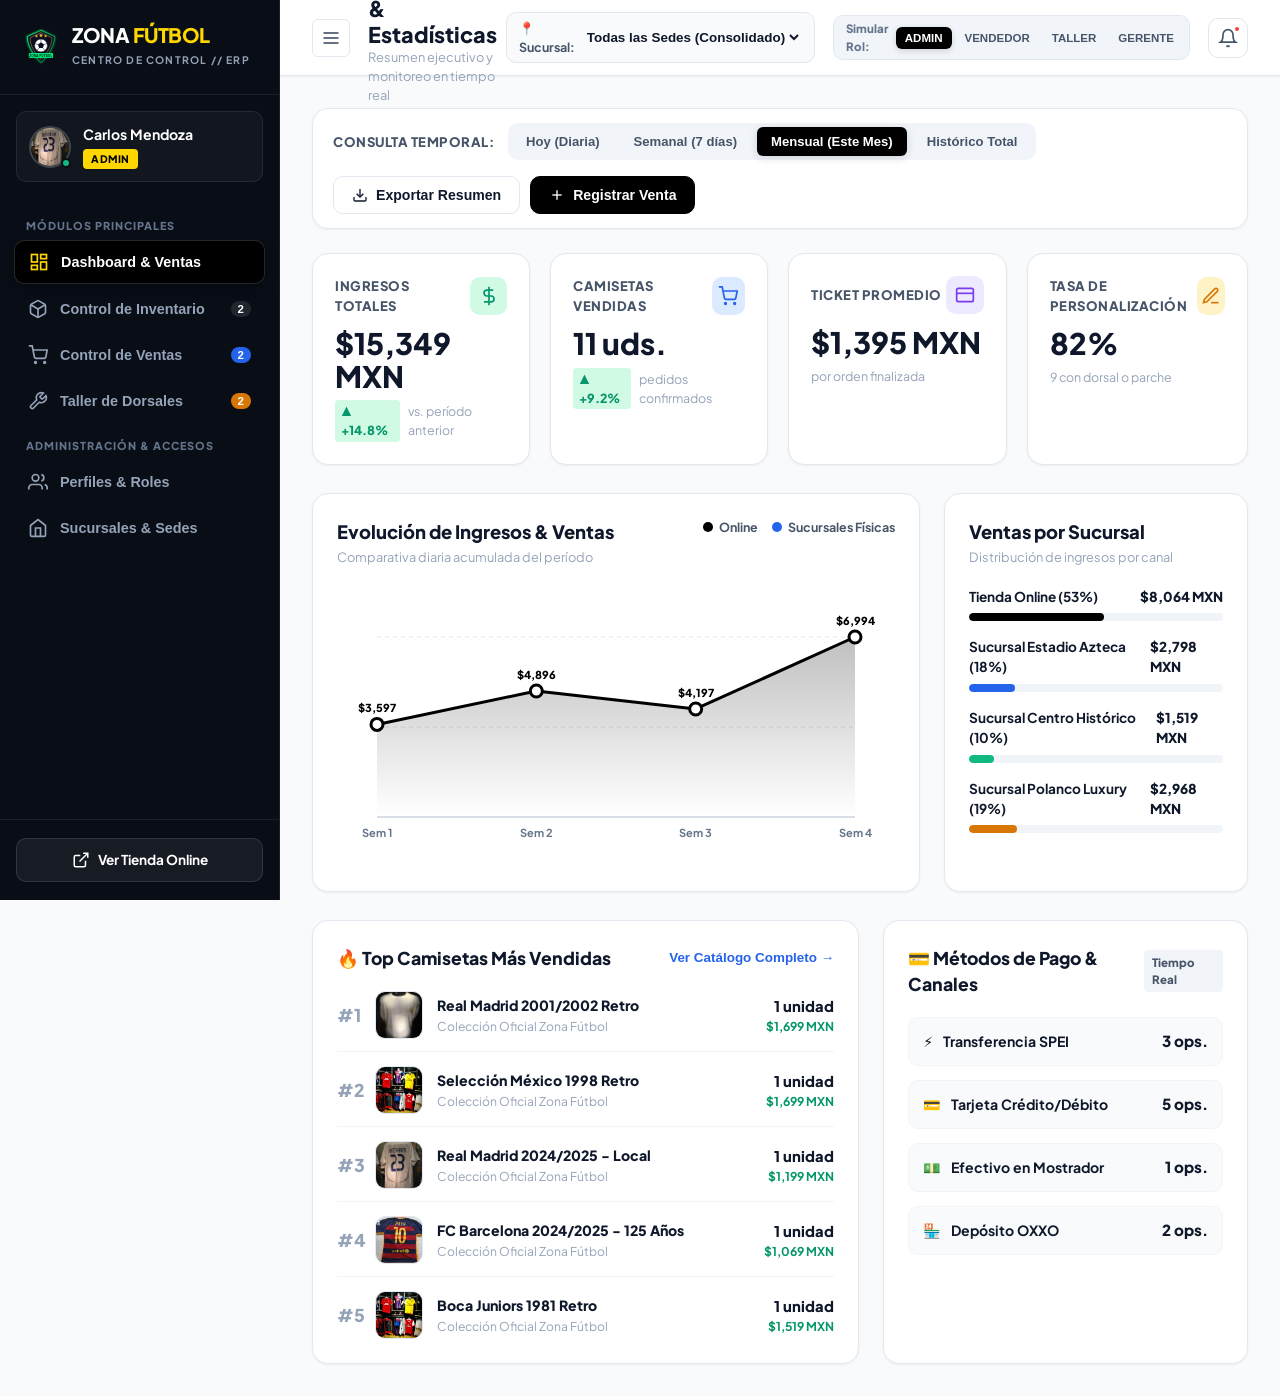
==== admin.html @ 1f4a66f1 "feat(admin): implement complete admin dashboard with inventory, sales control, multi-branch analytic" ====
<!DOCTYPE html>
<html lang="es">
<head>
    <meta charset="UTF-8">
    <meta name="viewport" content="width=device-width, initial-scale=1.0">
    <title>Panel Administrativo // ZONA FÚTBOL</title>
    <link rel="icon" type="image/svg+xml" href="logo_zona_futbol.svg">
    <link rel="stylesheet" href="admin.css">
    <link rel="preconnect" href="https://fonts.googleapis.com">
    <link rel="preconnect" href="https://fonts.gstatic.com" crossorigin>
    <link href="https://fonts.googleapis.com/css2?family=Plus+Jakarta+Sans:wght@400;500;600;700;800;900&family=Cabinet+Grotesk:wght@800;900&family=Bebas+Neue&display=swap" rel="stylesheet">
</head>
<body class="admin-body">

    <!-- Notificaciones Flotantes (Toasts) -->
    <div id="admin-toast-container" class="admin-toast-container"></div>

    <div class="admin-layout">

        <!-- =================================================================== -->
        <!-- SIDEBAR DE NAVEGACIÓN PRINCIPAL -->
        <!-- =================================================================== -->
        <aside class="admin-sidebar" id="admin-sidebar">
            <div class="sidebar-brand-box">
                <a href="admin.html" class="sidebar-brand">
                    <img src="logo_zona_futbol.svg" alt="Zona Fútbol" class="sidebar-logo">
                    <div class="sidebar-brand-text">
                        <h2>ZONA <span>FÚTBOL</span></h2>
                        <span class="sidebar-subtag">CENTRO DE CONTROL // ERP</span>
                    </div>
                </a>
            </div>

            <!-- Perfil Activo Compacto en Sidebar -->
            <div class="sidebar-user-card" id="sidebar-user-card" onclick="switchTab('usuarios')" title="Click para cambiar rol o ver perfil">
                <div class="user-avatar-wrap">
                    <img id="sb-user-avatar" src="imagenes/camisetas/real-madrid.jpg" alt="Avatar">
                    <span class="user-status-dot online"></span>
                </div>
                <div class="user-meta">
                    <h4 id="sb-user-name">Carlos Mendoza</h4>
                    <span class="badge-role" id="sb-user-role">ADMINISTRADOR</span>
                </div>
            </div>

            <!-- Menú de Módulos -->
            <nav class="sidebar-nav">
                <div class="nav-section-label">MÓDULOS PRINCIPALES</div>
                <ul class="nav-links">
                    <li>
                        <button class="nav-item active" data-tab="dashboard" onclick="switchTab('dashboard')">
                            <svg width="20" height="20" viewBox="0 0 24 24" fill="none" stroke="currentColor" stroke-width="2">
                                <rect x="3" y="3" width="7" height="9"></rect>
                                <rect x="14" y="3" width="7" height="5"></rect>
                                <rect x="14" y="12" width="7" height="9"></rect>
                                <rect x="3" y="16" width="7" height="5"></rect>
                            </svg>
                            <span>Dashboard & Ventas</span>
                        </button>
                    </li>
                    <li>
                        <button class="nav-item" data-tab="inventario" onclick="switchTab('inventario')">
                            <svg width="20" height="20" viewBox="0 0 24 24" fill="none" stroke="currentColor" stroke-width="2">
                                <path d="M21 16V8a2 2 0 0 0-1-1.73l-7-4a2 2 0 0 0-2 0l-7 4A2 2 0 0 0 3 8v8a2 2 0 0 0 1 1.73l7 4a2 2 0 0 0 2 0l7-4A2 2 0 0 0 21 16z"></path>
                                <polyline points="3.27 6.96 12 12.01 20.73 6.96"></polyline>
                                <line x1="12" y1="22.08" x2="12" y2="12"></line>
                            </svg>
                            <span>Control de Inventario</span>
                            <span class="pill-count" id="sb-low-stock-count">0</span>
                        </button>
                    </li>
                    <li>
                        <button class="nav-item" data-tab="ventas" onclick="switchTab('ventas')">
                            <svg width="20" height="20" viewBox="0 0 24 24" fill="none" stroke="currentColor" stroke-width="2">
                                <circle cx="9" cy="21" r="1"></circle>
                                <circle cx="20" cy="21" r="1"></circle>
                                <path d="M1 1h4l2.68 13.39a2 2 0 0 0 2 1.61h9.72a2 2 0 0 0 2-1.61L23 6H6"></path>
                            </svg>
                            <span>Control de Ventas</span>
                            <span class="pill-count accent" id="sb-pending-orders-count">0</span>
                        </button>
                    </li>
                    <li>
                        <button class="nav-item" data-tab="taller" onclick="switchTab('taller')">
                            <svg width="20" height="20" viewBox="0 0 24 24" fill="none" stroke="currentColor" stroke-width="2">
                                <path d="M14.7 6.3a1 1 0 0 0 0 1.4l1.6 1.6a1 1 0 0 0 1.4 0l3.77-3.77a6 6 0 0 1-7.94 7.94l-6.91 6.91a2.12 2.12 0 0 1-3-3l6.91-6.91a6 6 0 0 1 7.94-7.94l-3.76 3.76z"></path>
                            </svg>
                            <span>Taller de Dorsales</span>
                            <span class="pill-count warning" id="sb-custom-orders-count">0</span>
                        </button>
                    </li>
                </ul>

                <div class="nav-section-label">ADMINISTRACIÓN & ACCESOS</div>
                <ul class="nav-links">
                    <li>
                        <button class="nav-item" data-tab="usuarios" onclick="switchTab('usuarios')">
                            <svg width="20" height="20" viewBox="0 0 24 24" fill="none" stroke="currentColor" stroke-width="2">
                                <path d="M17 21v-2a4 4 0 0 0-4-4H5a4 4 0 0 0-4 4v2"></path>
                                <circle cx="9" cy="7" r="4"></circle>
                                <path d="M23 21v-2a4 4 0 0 0-3-3.87"></path>
                                <path d="M16 3.13a4 4 0 0 1 0 7.75"></path>
                            </svg>
                            <span>Perfiles & Roles</span>
                        </button>
                    </li>
                    <li>
                        <button class="nav-item" data-tab="sucursales" onclick="switchTab('sucursales')">
                            <svg width="20" height="20" viewBox="0 0 24 24" fill="none" stroke="currentColor" stroke-width="2">
                                <path d="M3 9l9-7 9 7v11a2 2 0 0 1-2 2H5a2 2 0 0 1-2-2z"></path>
                                <polyline points="9 22 9 12 15 12 15 22"></polyline>
                            </svg>
                            <span>Sucursales & Sedes</span>
                        </button>
                    </li>
                </ul>
            </nav>

            <div class="sidebar-footer">
                <a href="index.html" class="btn-sidebar-store" target="_blank" title="Abrir tienda pública">
                    <svg width="18" height="18" viewBox="0 0 24 24" fill="none" stroke="currentColor" stroke-width="2">
                        <path d="M18 13v6a2 2 0 0 1-2 2H5a2 2 0 0 1-2-2V8a2 2 0 0 1 2-2h6"></path>
                        <polyline points="15 3 21 3 21 9"></polyline>
                        <line x1="10" y1="14" x2="21" y2="3"></line>
                    </svg>
                    <span>Ver Tienda Online</span>
                </a>
            </div>
        </aside>

        <!-- =================================================================== -->
        <!-- ÁREA PRINCIPAL DE CONTENIDO -->
        <!-- =================================================================== -->
        <div class="admin-main">

            <!-- BARRA SUPERIOR DE CONTROL -->
            <header class="admin-topbar">
                <div class="topbar-left">
                    <button class="sidebar-toggle-btn" onclick="toggleSidebar()" title="Colapsar menú">
                        <svg width="20" height="20" viewBox="0 0 24 24" fill="none" stroke="currentColor" stroke-width="2">
                            <line x1="3" y1="12" x2="21" y2="12"></line>
                            <line x1="3" y1="6" x2="21" y2="6"></line>
                            <line x1="3" y1="18" x2="21" y2="18"></line>
                        </svg>
                    </button>
                    <div class="topbar-title-block">
                        <h1 id="topbar-view-title">Dashboard & Estadísticas</h1>
                        <p id="topbar-view-subtitle">Resumen ejecutivo y monitoreo en tiempo real</p>
                    </div>
                </div>

                <div class="topbar-right">
                    <!-- Selector Rápido de Sucursal / Canal -->
                    <div class="topbar-filter-branch">
                        <label for="global-branch-select">📍 Sucursal:</label>
                        <select id="global-branch-select" class="admin-select-sm" onchange="onGlobalBranchChange(this.value)">
                            <option value="todas">Todas las Sedes (Consolidado)</option>
                            <option value="online">Tienda Online (Web & Envíos)</option>
                            <option value="estadio">Sucursal Estadio Azteca</option>
                            <option value="centro">Sucursal Centro Histórico</option>
                            <option value="polanco">Sucursal Polanco Luxury</option>
                        </select>
                    </div>

                    <!-- Selector Rápido de Rol Activo para Pruebas / Demostración -->
                    <div class="role-quick-switcher" title="Cambiar usuario o rol activo">
                        <span class="role-switch-label">Simular Rol:</span>
                        <div class="role-buttons-pill">
                            <button type="button" class="role-pill-btn active" data-role="ADMIN" onclick="changeActiveUserRole('ADMIN')">ADMIN</button>
                            <button type="button" class="role-pill-btn" data-role="VENDEDOR" onclick="changeActiveUserRole('VENDEDOR')">VENDEDOR</button>
                            <button type="button" class="role-pill-btn" data-role="TALLER" onclick="changeActiveUserRole('TALLER')">TALLER</button>
                            <button type="button" class="role-pill-btn" data-role="GERENTE" onclick="changeActiveUserRole('GERENTE')">GERENTE</button>
                        </div>
                    </div>

                    <!-- Botón de Notificaciones -->
                    <button class="topbar-icon-btn" onclick="showToast('No hay alertas críticas en el sistema. Inventario estable.')" title="Alertas del sistema">
                        <svg width="20" height="20" viewBox="0 0 24 24" fill="none" stroke="currentColor" stroke-width="2">
                            <path d="M18 8A6 6 0 0 0 6 8c0 7-3 9-3 9h18s-3-2-3-9"></path>
                            <path d="M13.73 21a2 2 0 0 1-3.46 0"></path>
                        </svg>
                        <span class="topbar-badge-dot"></span>
                    </button>
                </div>
            </header>

            <!-- CONTENIDO DE LAS PESTAÑAS (VISTAS) -->
            <div class="admin-content-area">

                <!-- ======================================================= -->
                <!-- PESTAÑA 1: DASHBOARD & ESTADÍSTICAS                     -->
                <!-- ======================================================= -->
                <section id="view-dashboard" class="admin-view active">
                    
                    <!-- BARRA DE CONSULTA & FILTROS (Día, Semana, Mes, Sucursal) -->
                    <div class="analytics-filter-toolbar">
                        <div class="filter-group-left">
                            <span class="toolbar-label">Consulta Temporal:</span>
                            <div class="period-pills-group" id="analytics-period-pills">
                                <button type="button" class="period-pill" data-period="diaria" onclick="setAnalyticsPeriod('diaria')">Hoy (Diaria)</button>
                                <button type="button" class="period-pill" data-period="semanal" onclick="setAnalyticsPeriod('semanal')">Semanal (7 días)</button>
                                <button type="button" class="period-pill active" data-period="mensual" onclick="setAnalyticsPeriod('mensual')">Mensual (Este Mes)</button>
                                <button type="button" class="period-pill" data-period="historica" onclick="setAnalyticsPeriod('historica')">Histórico Total</button>
                            </div>
                        </div>
                        <div class="filter-group-right">
                            <button class="btn btn-secondary-admin" onclick="exportAnalyticsReport()">
                                <svg width="16" height="16" viewBox="0 0 24 24" fill="none" stroke="currentColor" stroke-width="2">
                                    <path d="M21 15v4a2 2 0 0 1-2 2H5a2 2 0 0 1-2-2v-4"></path>
                                    <polyline points="7 10 12 15 17 10"></polyline>
                                    <line x1="12" y1="15" x2="12" y2="3"></line>
                                </svg>
                                Exportar Resumen
                            </button>
                            <button class="btn btn-primary-admin" onclick="openNewSaleModal()">
                                <svg width="16" height="16" viewBox="0 0 24 24" fill="none" stroke="currentColor" stroke-width="2">
                                    <line x1="12" y1="5" x2="12" y2="19"></line>
                                    <line x1="5" y1="12" x2="19" y2="12"></line>
                                </svg>
                                Registrar Venta
                            </button>
                        </div>
                    </div>

                    <!-- TARJETAS KPI EJECUTIVAS -->
                    <div class="kpi-grid">
                        <div class="kpi-card">
                            <div class="kpi-header">
                                <span class="kpi-title">Ingresos Totales</span>
                                <div class="kpi-icon-badge green">
                                    <svg width="20" height="20" viewBox="0 0 24 24" fill="none" stroke="currentColor" stroke-width="2">
                                        <line x1="12" y1="1" x2="12" y2="23"></line>
                                        <path d="M17 5H9.5a3.5 3.5 0 0 0 0 7h5a3.5 3.5 0 0 1 0 7H6"></path>
                                    </svg>
                                </div>
                            </div>
                            <div class="kpi-value" id="kpi-total-revenue">$0 MXN</div>
                            <div class="kpi-footer">
                                <span class="kpi-trend positive" id="kpi-revenue-trend">▲ +14.8%</span>
                                <span class="kpi-subtext" id="kpi-period-subtext">vs. período anterior</span>
                            </div>
                        </div>

                        <div class="kpi-card">
                            <div class="kpi-header">
                                <span class="kpi-title">Camisetas Vendidas</span>
                                <div class="kpi-icon-badge blue">
                                    <svg width="20" height="20" viewBox="0 0 24 24" fill="none" stroke="currentColor" stroke-width="2">
                                        <circle cx="9" cy="21" r="1"></circle>
                                        <circle cx="20" cy="21" r="1"></circle>
                                        <path d="M1 1h4l2.68 13.39a2 2 0 0 0 2 1.61h9.72a2 2 0 0 0 2-1.61L23 6H6"></path>
                                    </svg>
                                </div>
                            </div>
                            <div class="kpi-value" id="kpi-total-orders">0 uds.</div>
                            <div class="kpi-footer">
                                <span class="kpi-trend positive" id="kpi-orders-trend">▲ +9.2%</span>
                                <span class="kpi-subtext">pedidos confirmados</span>
                            </div>
                        </div>

                        <div class="kpi-card">
                            <div class="kpi-header">
                                <span class="kpi-title">Ticket Promedio</span>
                                <div class="kpi-icon-badge purple">
                                    <svg width="20" height="20" viewBox="0 0 24 24" fill="none" stroke="currentColor" stroke-width="2">
                                        <rect x="2" y="4" width="20" height="16" rx="2"></rect>
                                        <line x1="2" y1="10" x2="22" y2="10"></line>
                                    </svg>
                                </div>
                            </div>
                            <div class="kpi-value" id="kpi-avg-ticket">$0 MXN</div>
                            <div class="kpi-footer">
                                <span class="kpi-subtext">por orden finalizada</span>
                            </div>
                        </div>

                        <div class="kpi-card">
                            <div class="kpi-header">
                                <span class="kpi-title">Tasa de Personalización</span>
                                <div class="kpi-icon-badge gold">
                                    <svg width="20" height="20" viewBox="0 0 24 24" fill="none" stroke="currentColor" stroke-width="2">
                                        <path d="M12 20h9"></path>
                                        <path d="M16.5 3.5a2.121 2.121 0 0 1 3 3L7 19l-4 1 1-4L16.5 3.5z"></path>
                                    </svg>
                                </div>
                            </div>
                            <div class="kpi-value" id="kpi-custom-rate">0%</div>
                            <div class="kpi-footer">
                                <span class="kpi-subtext" id="kpi-custom-detail">con dorsal o parche</span>
                            </div>
                        </div>
                    </div>

                    <!-- GRÁFICOS Y ANÁLISIS EN PROFUNDIDAD -->
                    <div class="dashboard-charts-grid">
                        
                        <!-- Gráfico Principal: Evolución de Ventas en el Tiempo -->
                        <div class="chart-card chart-main">
                            <div class="chart-card-header">
                                <div>
                                    <h3>Evolución de Ingresos & Ventas</h3>
                                    <p id="chart-timeline-subtitle">Comparativa diaria acumulada del período</p>
                                </div>
                                <div class="chart-legend">
                                    <span class="legend-item"><span class="legend-bullet online"></span> Online</span>
                                    <span class="legend-item"><span class="legend-bullet branches"></span> Sucursales Físicas</span>
                                </div>
                            </div>
                            <!-- Contenedor del Gráfico SVG Dinámico -->
                            <div class="svg-chart-container" id="sales-evolution-chart"></div>
                        </div>

                        <!-- Gráfico 2: Desglose por Sucursal -->
                        <div class="chart-card chart-side">
                            <div class="chart-card-header">
                                <div>
                                    <h3>Ventas por Sucursal</h3>
                                    <p>Distribución de ingresos por canal</p>
                                </div>
                            </div>
                            <div class="branch-breakdown-list" id="branch-breakdown-list"></div>
                        </div>
                    </div>

                    <!-- FILA INFERIOR: TOP CAMISETAS + COLA DE PEDIDOS RECIENTES -->
                    <div class="dashboard-tables-grid">
                        
                        <!-- Top 5 Camisetas Más Vendidas -->
                        <div class="content-card">
                            <div class="content-card-header">
                                <h3>🔥 Top Camisetas Más Vendidas</h3>
                                <button class="btn-link" onclick="switchTab('inventario')">Ver Catálogo Completo &rarr;</button>
                            </div>
                            <div class="top-products-list" id="top-products-list"></div>
                        </div>

                        <!-- Métodos de Pago y Desempeño Operativo -->
                        <div class="content-card">
                            <div class="content-card-header">
                                <h3>💳 Métodos de Pago & Canales</h3>
                                <span class="badge-subtle">Tiempo Real</span>
                            </div>
                            <div class="payment-methods-grid" id="payment-methods-breakdown"></div>
                        </div>
                    </div>

                </section>

                <!-- ======================================================= -->
                <!-- PESTAÑA 2: CONTROL DE INVENTARIO                        -->
                <!-- ======================================================= -->
                <section id="view-inventario" class="admin-view">
                    
                    <!-- Barra de Control de Inventario -->
                    <div class="section-action-bar">
                        <div class="search-filter-box">
                            <div class="search-input-wrap">
                                <svg width="18" height="18" viewBox="0 0 24 24" fill="none" stroke="currentColor" stroke-width="2">
                                    <circle cx="11" cy="11" r="8"></circle>
                                    <line x1="21" y1="21" x2="16.65" y2="16.65"></line>
                                </svg>
                                <input type="text" id="inventory-search-input" placeholder="Buscar por club, selección o modelo..." oninput="filterInventoryTable()">
                            </div>

                            <select id="inventory-category-filter" class="admin-select" onchange="filterInventoryTable()">
                                <option value="todas">Todas las Categorías</option>
                                <option value="retro">Históricas Retro</option>
                                <option value="nuevas">Temporada 24/25</option>
                                <option value="laliga">LaLiga</option>
                                <option value="premier">Premier League</option>
                                <option value="seriea">Serie A</option>
                                <option value="selecciones">Selecciones Nacionales</option>
                            </select>

                            <select id="inventory-stock-filter" class="admin-select" onchange="filterInventoryTable()">
                                <option value="todos">Todos los Estados</option>
                                <option value="bajo">⚠️ Stock Crítico (&le; 5 uds)</option>
                                <option value="agotado">🔴 Agotados (0 uds)</option>
                                <option value="ok">🟢 En Stock (&gt; 5 uds)</option>
                            </select>
                        </div>

                        <div class="action-buttons-group">
                            <button class="btn btn-secondary-admin" onclick="exportInventoryCSV()">
                                <svg width="16" height="16" viewBox="0 0 24 24" fill="none" stroke="currentColor" stroke-width="2">
                                    <path d="M21 15v4a2 2 0 0 1-2 2H5a2 2 0 0 1-2-2v-4"></path>
                                    <polyline points="7 10 12 15 17 10"></polyline>
                                    <line x1="12" y1="15" x2="12" y2="3"></line>
                                </svg>
                                Exportar CSV
                            </button>
                            <button class="btn btn-primary-admin" onclick="openNewProductModal()">
                                <svg width="16" height="16" viewBox="0 0 24 24" fill="none" stroke="currentColor" stroke-width="2">
                                    <line x1="12" y1="5" x2="12" y2="19"></line>
                                    <line x1="5" y1="12" x2="19" y2="12"></line>
                                </svg>
                                Agregar Nueva Camiseta
                            </button>
                        </div>
                    </div>

                    <!-- Resumen Métrico de Stock -->
                    <div class="inventory-stats-strip">
                        <div class="strip-item">
                            <span class="strip-label">Modelos Registrados:</span>
                            <strong id="inv-total-models">12</strong>
                        </div>
                        <div class="strip-item">
                            <span class="strip-label">Piezas Físicas Totales:</span>
                            <strong id="inv-total-units">184</strong>
                        </div>
                        <div class="strip-item warning">
                            <span class="strip-label">En Alerta de Reorden:</span>
                            <strong id="inv-low-models">3</strong>
                        </div>
                        <div class="strip-item danger">
                            <span class="strip-label">Agotados:</span>
                            <strong id="inv-out-models">1</strong>
                        </div>
                        <div class="strip-item">
                            <span class="strip-label">Valor del Inventario:</span>
                            <strong id="inv-total-value">$218,416 MXN</strong>
                        </div>
                    </div>

                    <!-- TABLA DE INVENTARIO DETALLADA POR TALLAS -->
                    <div class="admin-table-container">
                        <table class="admin-data-table">
                            <thead>
                                <tr>
                                    <th>Camiseta</th>
                                    <th>Categoría / Era</th>
                                    <th>Precio Venta</th>
                                    <th class="center-col">Talla S</th>
                                    <th class="center-col">Talla M</th>
                                    <th class="center-col">Talla L</th>
                                    <th class="center-col">Talla XL</th>
                                    <th class="center-col">Talla XXL</th>
                                    <th class="center-col">Stock Total</th>
                                    <th>Estado</th>
                                    <th class="right-col">Acciones</th>
                                </tr>
                            </thead>
                            <tbody id="inventory-table-body"></tbody>
                        </table>
                    </div>

                    <!-- SECCIÓN CONTROL DE INSUMOS DEL TALLER (Vinilos y Parches) -->
                    <div class="content-card" style="margin-top: 30px;">
                        <div class="content-card-header">
                            <div>
                                <h3>🧵 Insumos de Personalización & Parches</h3>
                                <p>Control de rollos de vinil termosellado y parches oficiales de manga</p>
                            </div>
                            <button class="btn btn-secondary-admin btn-sm" onclick="showToast('Insumos de taller reabastecidos con éxito.')">
                                + Reabastecer Insumos
                            </button>
                        </div>
                        <div class="supplies-grid" id="workshop-supplies-grid"></div>
                    </div>

                </section>

                <!-- ======================================================= -->
                <!-- PESTAÑA 3: CONTROL DE VENTAS                            -->
                <!-- ======================================================= -->
                <section id="view-ventas" class="admin-view">
                    
                    <!-- Barra de Filtros de Ventas -->
                    <div class="section-action-bar">
                        <div class="search-filter-box">
                            <div class="search-input-wrap">
                                <svg width="18" height="18" viewBox="0 0 24 24" fill="none" stroke="currentColor" stroke-width="2">
                                    <circle cx="11" cy="11" r="8"></circle>
                                    <line x1="21" y1="21" x2="16.65" y2="16.65"></line>
                                </svg>
                                <input type="text" id="sales-search-input" placeholder="Buscar por Folio (#ZF), cliente, teléfono..." oninput="filterSalesTable()">
                            </div>

                            <select id="sales-status-filter" class="admin-select" onchange="filterSalesTable()">
                                <option value="todos">Todos los Estados</option>
                                <option value="Pendiente">🟡 Pendientes de Pago</option>
                                <option value="Pagado">🔵 Pagados / Confirmados</option>
                                <option value="En Taller">🟣 En Taller (Estampando)</option>
                                <option value="Enviado">🟠 Enviados (En Tránsito)</option>
                                <option value="Entregado">🟢 Entregados</option>
                                <option value="Cancelado">🔴 Cancelados</option>
                            </select>

                            <select id="sales-branch-filter" class="admin-select" onchange="filterSalesTable()">
                                <option value="todas">Todos los Canales</option>
                                <option value="Tienda Online">🌐 Tienda Online</option>
                                <option value="Sucursal Estadio Azteca">🏟️ Sucursal Estadio Azteca</option>
                                <option value="Sucursal Centro Histórico">🏛️ Sucursal Centro Histórico</option>
                                <option value="Sucursal Polanco Luxury">💎 Sucursal Polanco</option>
                            </select>
                        </div>

                        <div class="action-buttons-group">
                            <button class="btn btn-secondary-admin" onclick="exportSalesCSV()">
                                <svg width="16" height="16" viewBox="0 0 24 24" fill="none" stroke="currentColor" stroke-width="2">
                                    <path d="M21 15v4a2 2 0 0 1-2 2H5a2 2 0 0 1-2-2v-4"></path>
                                    <polyline points="7 10 12 15 17 10"></polyline>
                                    <line x1="12" y1="15" x2="12" y2="3"></line>
                                </svg>
                                Exportar Ventas
                            </button>
                            <button class="btn btn-primary-admin" onclick="openNewSaleModal()">
                                <svg width="16" height="16" viewBox="0 0 24 24" fill="none" stroke="currentColor" stroke-width="2">
                                    <line x1="12" y1="5" x2="12" y2="19"></line>
                                    <line x1="5" y1="12" x2="19" y2="12"></line>
                                </svg>
                                Registrar Venta Manual
                            </button>
                        </div>
                    </div>

                    <!-- TABLA MAESTRA DE VENTAS -->
                    <div class="admin-table-container">
                        <table class="admin-data-table">
                            <thead>
                                <tr>
                                    <th>Folio</th>
                                    <th>Fecha & Hora</th>
                                    <th>Cliente</th>
                                    <th>Canal / Sede</th>
                                    <th>Productos & Estampado</th>
                                    <th>Método Pago</th>
                                    <th>Total ($ MXN)</th>
                                    <th>Estatus Pedido</th>
                                    <th class="right-col">Acciones</th>
                                </tr>
                            </thead>
                            <tbody id="sales-table-body"></tbody>
                        </table>
                    </div>

                </section>

                <!-- ======================================================= -->
                <!-- PESTAÑA 4: TALLER DE DORSALES (COLA DE ESTAMPADO)       -->
                <!-- ======================================================= -->
                <section id="view-taller" class="admin-view">
                    <div class="workshop-intro-card">
                        <div class="workshop-intro-text">
                            <h2>🎽 Mesa de Trabajo & Termosellado</h2>
                            <p>Cola de producción en tiempo real para camisetas que requieren dorsal vinílico de alta densidad o parches oficiales.</p>
                        </div>
                        <div class="workshop-quick-actions">
                            <button class="btn btn-secondary-admin" onclick="printWorkshopWorksheet()">
                                🖨️ Imprimir Hoja de Taller
                            </button>
                        </div>
                    </div>

                    <!-- Tarjetas de Pedidos en Cola de Taller -->
                    <div class="workshop-queue-grid" id="workshop-queue-container"></div>
                </section>

                <!-- ======================================================= -->
                <!-- PESTAÑA 5: PERFILES DE USUARIO & ROLES                  -->
                <!-- ======================================================= -->
                <section id="view-usuarios" class="admin-view">
                    
                    <div class="user-management-header">
                        <div>
                            <h2>Control de Acceso & Perfiles de Usuario</h2>
                            <p>Asignación de roles de sistema, permisos operativos y sucursales asignadas</p>
                        </div>
                        <button class="btn btn-primary-admin" onclick="openNewUserModal()">
                            <svg width="16" height="16" viewBox="0 0 24 24" fill="none" stroke="currentColor" stroke-width="2">
                                <path d="M16 21v-2a4 4 0 0 0-4-4H5a4 4 0 0 0-4 4v2"></path>
                                <circle cx="9" cy="7" r="4"></circle>
                                <line x1="20" y1="8" x2="20" y2="14"></line>
                                <line x1="23" y1="11" x2="17" y2="11"></line>
                            </svg>
                            Nuevo Empleado / Usuario
                        </button>
                    </div>

                    <!-- Tarjeta del Usuario Activo -->
                    <div class="active-user-profile-card" id="active-user-profile-display">
                        <div class="profile-left">
                            <img id="profile-card-avatar" src="imagenes/camisetas/real-madrid.jpg" alt="Avatar">
                            <div>
                                <h3 id="profile-card-name">Carlos Mendoza</h3>
                                <p id="profile-card-email">carlos.mendoza@zonafutbol.com</p>
                                <div class="profile-meta-tags">
                                    <span class="badge-role" id="profile-card-role">ADMINISTRADOR</span>
                                    <span class="badge-branch" id="profile-card-branch">📍 Todas las Sedes</span>
                                </div>
                            </div>
                        </div>
                        <div class="profile-right">
                            <h4>Permisos Activos:</h4>
                            <div class="permissions-checklist" id="profile-card-permissions"></div>
                        </div>
                    </div>

                    <!-- TABLA DE USUARIOS DEL SISTEMA -->
                    <div class="content-card" style="margin-top: 25px;">
                        <div class="content-card-header">
                            <h3>Usuarios Registrados en Zona Fútbol</h3>
                            <span class="badge-subtle" id="users-count-tag">4 Usuarios</span>
                        </div>
                        <div class="admin-table-container">
                            <table class="admin-data-table">
                                <thead>
                                    <tr>
                                        <th>Usuario</th>
                                        <th>Correo</th>
                                        <th>Rol de Acceso</th>
                                        <th>Sede Asignada</th>
                                        <th>Última Conexión</th>
                                        <th>Estado</th>
                                        <th class="right-col">Acción</th>
                                    </tr>
                                </thead>
                                <tbody id="users-table-body"></tbody>
                            </table>
                        </div>
                    </div>

                </section>

                <!-- ======================================================= -->
                <!-- PESTAÑA 6: SUCURSALES & SEDES                          -->
                <!-- ======================================================= -->
                <section id="view-sucursales" class="admin-view">
                    <div class="user-management-header">
                        <div>
                            <h2>Puntos de Venta & Canales de Distribución</h2>
                            <p>Gestión de bodegas físicas, tienda online y centros de despacho</p>
                        </div>
                    </div>
                    <div class="branches-cards-grid" id="branches-cards-grid"></div>
                </section>

            </div>
        </div>
    </div>

    <!-- =================================================================== -->
    <!-- MODALES OPERATIVOS                                                  -->
    <!-- =================================================================== -->

    <!-- MODAL 1: REGISTRAR VENTA MANUAL (MOSTRADOR O WHATSAPP) -->
    <div id="modal-new-sale" class="admin-modal-overlay">
        <div class="admin-modal-box">
            <div class="admin-modal-header">
                <h3>📝 Registrar Nueva Venta (Mostrador / WhatsApp)</h3>
                <button class="modal-close-btn" onclick="closeModal('modal-new-sale')">&times;</button>
            </div>
            <form id="form-new-sale" onsubmit="handleNewSaleSubmit(event)">
                <div class="admin-modal-body">
                    <div class="modal-form-grid">
                        <div class="form-field-group">
                            <label>Nombre del Cliente:</label>
                            <input type="text" id="sale-client-name" class="form-input-admin" placeholder="Ej: Rodrigo Valenzuela" required>
                        </div>
                        <div class="form-field-group">
                            <label>Teléfono WhatsApp:</label>
                            <input type="tel" id="sale-client-phone" class="form-input-admin" placeholder="Ej: 5543219876" required>
                        </div>
                    </div>

                    <div class="form-field-group">
                        <label>Camiseta Seleccionada:</label>
                        <select id="sale-jersey-select" class="form-input-admin" onchange="calculateNewSaleTotal()"></select>
                    </div>

                    <div class="modal-form-grid three-col">
                        <div class="form-field-group">
                            <label>Talla:</label>
                            <select id="sale-size-select" class="form-input-admin">
                                <option value="S">S</option>
                                <option value="M">M</option>
                                <option value="L" selected>L</option>
                                <option value="XL">XL</option>
                                <option value="XXL">XXL</option>
                            </select>
                        </div>
                        <div class="form-field-group">
                            <label>Sucursal / Canal:</label>
                            <select id="sale-branch-select" class="form-input-admin">
                                <option value="Tienda Online">🌐 Tienda Online</option>
                                <option value="Sucursal Estadio Azteca">🏟️ Estadio Azteca</option>
                                <option value="Sucursal Centro Histórico">🏛️ Centro Histórico</option>
                                <option value="Sucursal Polanco Luxury">💎 Polanco</option>
                            </select>
                        </div>
                        <div class="form-field-group">
                            <label>Método de Pago:</label>
                            <select id="sale-payment-select" class="form-input-admin">
                                <option value="Transferencia SPEI">Transferencia SPEI</option>
                                <option value="Tarjeta Crédito/Débito">Tarjeta Bancaria</option>
                                <option value="Efectivo en Mostrador">Efectivo en Mostrador</option>
                                <option value="Depósito OXXO">Depósito OXXO</option>
                            </select>
                        </div>
                    </div>

                    <div class="customization-fieldset">
                        <div class="custom-fieldset-title">Personalización de Dorsal:</div>
                        <div class="modal-form-grid">
                            <div class="form-field-group">
                                <label>Nombre en Espalda (opcional):</label>
                                <input type="text" id="sale-custom-name" class="form-input-admin" placeholder="Ej: ZIDANE o vacío si es lisa" oninput="calculateNewSaleTotal()">
                            </div>
                            <div class="form-field-group">
                                <label>Dorsal / Número (opcional):</label>
                                <input type="text" id="sale-custom-number" class="form-input-admin" placeholder="Ej: 5 o vacío" maxlength="2" oninput="calculateNewSaleTotal()">
                            </div>
                        </div>
                        <div class="form-field-group">
                            <label>Parche en Manga:</label>
                            <select id="sale-patch-select" class="form-input-admin" onchange="calculateNewSaleTotal()">
                                <option value="Sin parches adicionales">Sin parche adicional</option>
                                <option value="Champions League Starball + Respect">Champions League Starball (+ $80 MXN)</option>
                                <option value="Copa del Mundo Campeón FIFA">Mundial Campeón FIFA (+ $80 MXN)</option>
                                <option value="Parche de Liga Nacional">Parche de Liga (+ $50 MXN)</option>
                            </select>
                        </div>
                    </div>

                    <div class="sale-total-banner">
                        <span>Total de la Venta:</span>
                        <strong id="sale-total-display">$0 MXN</strong>
                    </div>
                </div>

                <div class="admin-modal-footer">
                    <button type="button" class="btn btn-secondary-admin" onclick="closeModal('modal-new-sale')">Cancelar</button>
                    <button type="submit" class="btn btn-primary-admin">Confirmar y Registrar Venta</button>
                </div>
            </form>
        </div>
    </div>

    <!-- MODAL 2: EDITAR STOCK DE CAMISETA -->
    <div id="modal-edit-stock" class="admin-modal-overlay">
        <div class="admin-modal-box">
            <div class="admin-modal-header">
                <h3>📦 Modificar Stock de Prenda</h3>
                <button class="modal-close-btn" onclick="closeModal('modal-edit-stock')">&times;</button>
            </div>
            <form id="form-edit-stock" onsubmit="handleEditStockSubmit(event)">
                <input type="hidden" id="edit-stock-product-id">
                <div class="admin-modal-body">
                    <div class="product-mini-preview" id="edit-stock-preview"></div>
                    <p style="margin-bottom: 16px; color: #64748b; font-size: 0.9rem;">
                        Ingresa el inventario físico disponible para cada una de las tallas:
                    </p>
                    <div class="sizes-stock-inputs-grid">
                        <div class="size-input-col">
                            <label>Talla S</label>
                            <input type="number" id="stock-val-s" min="0" max="999" class="form-input-admin" required>
                        </div>
                        <div class="size-input-col">
                            <label>Talla M</label>
                            <input type="number" id="stock-val-m" min="0" max="999" class="form-input-admin" required>
                        </div>
                        <div class="size-input-col">
                            <label>Talla L</label>
                            <input type="number" id="stock-val-l" min="0" max="999" class="form-input-admin" required>
                        </div>
                        <div class="size-input-col">
                            <label>Talla XL</label>
                            <input type="number" id="stock-val-xl" min="0" max="999" class="form-input-admin" required>
                        </div>
                        <div class="size-input-col">
                            <label>Talla XXL</label>
                            <input type="number" id="stock-val-xxl" min="0" max="999" class="form-input-admin" required>
                        </div>
                    </div>
                </div>
                <div class="admin-modal-footer">
                    <button type="button" class="btn btn-secondary-admin" onclick="closeModal('modal-edit-stock')">Cancelar</button>
                    <button type="submit" class="btn btn-primary-admin">Guardar Cambios de Inventario</button>
                </div>
            </form>
        </div>
    </div>

    <!-- MODAL 3: AGREGAR NUEVA CAMISETA AL CATÁLOGO -->
    <div id="modal-new-product" class="admin-modal-overlay">
        <div class="admin-modal-box">
            <div class="admin-modal-header">
                <h3>✨ Añadir Nueva Camiseta al Inventario</h3>
                <button class="modal-close-btn" onclick="closeModal('modal-new-product')">&times;</button>
            </div>
            <form id="form-new-product" onsubmit="handleNewProductSubmit(event)">
                <div class="admin-modal-body">
                    <div class="modal-form-grid">
                        <div class="form-field-group">
                            <label>Nombre del Modelo / Club:</label>
                            <input type="text" id="new-prod-name" class="form-input-admin" placeholder="Ej: Juventus 1996 Retro - Champions" required>
                        </div>
                        <div class="form-field-group">
                            <label>Temporada / Era:</label>
                            <input type="text" id="new-prod-era" class="form-input-admin" placeholder="Ej: 1995/1996" required>
                        </div>
                    </div>

                    <div class="modal-form-grid three-col">
                        <div class="form-field-group">
                            <label>Precio Venta ($ MXN):</label>
                            <input type="number" id="new-prod-price" class="form-input-admin" placeholder="1399" required>
                        </div>
                        <div class="form-field-group">
                            <label>Tipo de Colección:</label>
                            <select id="new-prod-category" class="form-input-admin">
                                <option value="retro">Histórica Retro</option>
                                <option value="nuevas">Nueva Temporada 24/25</option>
                            </select>
                        </div>
                        <div class="form-field-group">
                            <label>Liga / Competición:</label>
                            <select id="new-prod-league" class="form-input-admin">
                                <option value="laliga">LaLiga</option>
                                <option value="premier">Premier League</option>
                                <option value="seriea">Serie A</option>
                                <option value="selecciones">Selecciones</option>
                                <option value="otras">Otras Ligas</option>
                            </select>
                        </div>
                    </div>

                    <div class="form-field-group">
                        <label>Ruta de Imagen (URL o archivo local):</label>
                        <input type="text" id="new-prod-image" class="form-input-admin" placeholder="imagenes/camisetas/juventus.jpg" value="imagenes/camisetas/tienda-camisetas.jpg" required>
                    </div>

                    <label style="display: block; font-weight: 700; margin-top: 15px; margin-bottom: 8px;">Stock Inicial por Talla:</label>
                    <div class="sizes-stock-inputs-grid">
                        <div class="size-input-col">
                            <label>S</label>
                            <input type="number" id="new-stock-s" value="3" min="0" class="form-input-admin">
                        </div>
                        <div class="size-input-col">
                            <label>M</label>
                            <input type="number" id="new-stock-m" value="5" min="0" class="form-input-admin">
                        </div>
                        <div class="size-input-col">
                            <label>L</label>
                            <input type="number" id="new-stock-l" value="6" min="0" class="form-input-admin">
                        </div>
                        <div class="size-input-col">
                            <label>XL</label>
                            <input type="number" id="new-stock-xl" value="4" min="0" class="form-input-admin">
                        </div>
                        <div class="size-input-col">
                            <label>XXL</label>
                            <input type="number" id="new-stock-xxl" value="2" min="0" class="form-input-admin">
                        </div>
                    </div>
                </div>
                <div class="admin-modal-footer">
                    <button type="button" class="btn btn-secondary-admin" onclick="closeModal('modal-new-product')">Cancelar</button>
                    <button type="submit" class="btn btn-primary-admin">Guardar y Publicar en Catálogo</button>
                </div>
            </form>
        </div>
    </div>

    <!-- MODAL 4: DETALLE DE PEDIDO & TICKET IMPRIMIBLE -->
    <div id="modal-order-detail" class="admin-modal-overlay">
        <div class="admin-modal-box modal-wide">
            <div class="admin-modal-header">
                <h3 id="modal-order-title">Detalle de Orden #ZF-1048</h3>
                <button class="modal-close-btn" onclick="closeModal('modal-order-detail')">&times;</button>
            </div>
            <div class="admin-modal-body" id="modal-order-content"></div>
            <div class="admin-modal-footer">
                <button type="button" class="btn btn-secondary-admin" onclick="closeModal('modal-order-detail')">Cerrar</button>
                <button type="button" class="btn btn-secondary-admin" onclick="window.print()">
                    🖨️ Imprimir Ticket / Guía
                </button>
                <button type="button" class="btn btn-primary-admin" id="btn-wa-order-contact">
                    💬 Contactar por WhatsApp
                </button>
            </div>
        </div>
    </div>

    <!-- MODAL 5: AGREGAR NUEVO USUARIO / EMPLEADO -->
    <div id="modal-new-user" class="admin-modal-overlay">
        <div class="admin-modal-box">
            <div class="admin-modal-header">
                <h3>👤 Agregar Nuevo Empleado / Usuario</h3>
                <button class="modal-close-btn" onclick="closeModal('modal-new-user')">&times;</button>
            </div>
            <form id="form-new-user" onsubmit="handleNewUserSubmit(event)">
                <div class="admin-modal-body">
                    <div class="modal-form-grid">
                        <div class="form-field-group">
                            <label>Nombre Completo:</label>
                            <input type="text" id="new-user-name" class="form-input-admin" placeholder="Ej: Diana Laura Trejo" required>
                        </div>
                        <div class="form-field-group">
                            <label>Correo Electrónico:</label>
                            <input type="email" id="new-user-email" class="form-input-admin" placeholder="diana.trejo@zonafutbol.com" required>
                        </div>
                    </div>
                    <div class="modal-form-grid">
                        <div class="form-field-group">
                            <label>Rol de Usuario:</label>
                            <select id="new-user-role" class="form-input-admin" required>
                                <option value="ADMIN">ADMINISTRADOR GENERAL (Acceso Total)</option>
                                <option value="VENDEDOR" selected>VENDEDOR (Mostrador / WhatsApp)</option>
                                <option value="TALLER">TALLER DE ESTAMPADOS (Vinilos & Parches)</option>
                                <option value="GERENTE">GERENTE DE SUCURSAL</option>
                            </select>
                        </div>
                        <div class="form-field-group">
                            <label>Sede Asignada:</label>
                            <select id="new-user-branch" class="form-input-admin">
                                <option value="Todas las Sedes">Todas las Sedes</option>
                                <option value="Tienda Online">Tienda Online</option>
                                <option value="Sucursal Estadio Azteca">Sucursal Estadio Azteca</option>
                                <option value="Sucursal Centro Histórico">Sucursal Centro Histórico</option>
                                <option value="Sucursal Polanco Luxury">Sucursal Polanco</option>
                            </select>
                        </div>
                    </div>
                </div>
                <div class="admin-modal-footer">
                    <button type="button" class="btn btn-secondary-admin" onclick="closeModal('modal-new-user')">Cancelar</button>
                    <button type="submit" class="btn btn-primary-admin">Crear y Habilitar Acceso</button>
                </div>
            </form>
        </div>
    </div>

    <!-- Scripts de la Aplicación de Administración -->
    <script src="admin.js"></script>
</body>
</html>
---- admin.css ----
/* ==========================================================================
   ZONA FÚTBOL - PANEL ADMINISTRATIVO (ADMIN ERP / DASHBOARD)
   Estilo Ultra Clean, Profesional y Ejecutivo
   ========================================================================== */

:root {
    --bg-body: #f8fafc;
    --bg-card: #ffffff;
    --bg-sidebar: #090d16;
    --sidebar-border: rgba(255, 255, 255, 0.08);
    --border-color: #e2e8f0;
    --border-light: #f1f5f9;

    --text-primary: #0f172a;
    --text-secondary: #475569;
    --text-muted: #94a3b8;
    --text-inverse: #ffffff;

    --primary-accent: #000000;
    --gold: #d97706;
    --gold-light: #fef3c7;
    --volt: #10b981;
    --emerald: #059669;
    --emerald-light: #d1fae5;
    --blue: #2563eb;
    --blue-light: #dbeafe;
    --purple: #7c3aed;
    --purple-light: #ede9fe;
    --danger: #dc2626;
    --danger-light: #fee2e2;

    --radius-sm: 6px;
    --radius-md: 10px;
    --radius-lg: 16px;
    --radius-xl: 22px;

    --shadow-sm: 0 1px 3px rgba(0, 0, 0, 0.05);
    --shadow-md: 0 4px 12px rgba(0, 0, 0, 0.06);
    --shadow-lg: 0 10px 30px rgba(0, 0, 0, 0.08);

    --font-main: 'Plus Jakarta Sans', system-ui, -apple-system, sans-serif;
    --font-heading: 'Cabinet Grotesk', var(--font-main);
}

*, *::before, *::after {
    box-sizing: border-box;
    margin: 0;
    padding: 0;
}

body.admin-body {
    font-family: var(--font-main);
    background-color: var(--bg-body);
    color: var(--text-primary);
    line-height: 1.5;
    -webkit-font-smoothing: antialiased;
    overflow-x: hidden;
}

/* ==========================================================================
   ESTRUCTURA GENERAL (LAYOUT)
   ========================================================================== */
.admin-layout {
    display: flex;
    min-height: 100vh;
}

/* SIDEBAR */
.admin-sidebar {
    width: 280px;
    background: var(--bg-sidebar);
    color: #ffffff;
    display: flex;
    flex-direction: column;
    position: sticky;
    top: 0;
    height: 100vh;
    border-right: 1px solid var(--sidebar-border);
    transition: width 0.3s ease, transform 0.3s ease;
    z-index: 100;
}

.sidebar-brand-box {
    padding: 24px 22px;
    border-bottom: 1px solid var(--sidebar-border);
}

.sidebar-brand {
    display: flex;
    align-items: center;
    gap: 12px;
    text-decoration: none;
    color: #ffffff;
}

.sidebar-logo {
    width: 38px;
    height: 38px;
    object-fit: contain;
}

.sidebar-brand-text h2 {
    font-size: 1.25rem;
    font-weight: 900;
    letter-spacing: -0.5px;
    line-height: 1.1;
}

.sidebar-brand-text h2 span {
    color: #ffd700;
}

.sidebar-subtag {
    font-size: 0.65rem;
    font-weight: 700;
    letter-spacing: 1.2px;
    color: var(--text-muted);
}

/* Usuario en Sidebar */
.sidebar-user-card {
    margin: 16px 16px 10px 16px;
    padding: 12px;
    background: rgba(255, 255, 255, 0.04);
    border: 1px solid rgba(255, 255, 255, 0.08);
    border-radius: var(--radius-md);
    display: flex;
    align-items: center;
    gap: 12px;
    cursor: pointer;
    transition: all 0.2s ease;
}

.sidebar-user-card:hover {
    background: rgba(255, 255, 255, 0.08);
    border-color: rgba(255, 255, 255, 0.16);
}

.user-avatar-wrap {
    position: relative;
    width: 42px;
    height: 42px;
    flex-shrink: 0;
}

.user-avatar-wrap img {
    width: 100%;
    height: 100%;
    border-radius: 50%;
    object-fit: cover;
    border: 2px solid rgba(255, 255, 255, 0.2);
}

.user-status-dot {
    position: absolute;
    bottom: 0;
    right: 0;
    width: 10px;
    height: 10px;
    border-radius: 50%;
    background: #10b981;
    border: 2px solid var(--bg-sidebar);
}

.user-meta h4 {
    font-size: 0.88rem;
    font-weight: 700;
    color: #ffffff;
    white-space: nowrap;
    overflow: hidden;
    text-overflow: ellipsis;
}

.badge-role {
    display: inline-block;
    padding: 2px 8px;
    font-size: 0.65rem;
    font-weight: 800;
    letter-spacing: 0.5px;
    border-radius: 4px;
    background: #ffd700;
    color: #000000;
}

.badge-role.vendedor {
    background: #3b82f6;
    color: #ffffff;
}

.badge-role.taller {
    background: #8b5cf6;
    color: #ffffff;
}

.badge-role.gerente {
    background: #10b981;
    color: #ffffff;
}

/* Navegación Sidebar */
.sidebar-nav {
    flex: 1;
    overflow-y: auto;
    padding: 10px 14px;
}

.nav-section-label {
    font-size: 0.68rem;
    font-weight: 800;
    letter-spacing: 1px;
    color: #64748b;
    padding: 16px 12px 6px 12px;
}

.nav-links {
    list-style: none;
    display: flex;
    flex-direction: column;
    gap: 4px;
}

.nav-item {
    width: 100%;
    display: flex;
    align-items: center;
    gap: 12px;
    padding: 11px 14px;
    border-radius: var(--radius-md);
    background: transparent;
    border: none;
    color: #94a3b8;
    font-size: 0.9rem;
    font-weight: 600;
    cursor: pointer;
    text-align: left;
    transition: all 0.2s ease;
    position: relative;
}

.nav-item svg {
    flex-shrink: 0;
    transition: transform 0.2s ease;
}

.nav-item:hover {
    color: #ffffff;
    background: rgba(255, 255, 255, 0.05);
}

.nav-item:hover svg {
    transform: scale(1.1);
}

.nav-item.active {
    color: #ffffff;
    background: #000000;
    border: 1px solid rgba(255, 255, 255, 0.15);
    box-shadow: 0 4px 12px rgba(0, 0, 0, 0.3);
}

.nav-item.active svg {
    color: #ffd700;
}

.pill-count {
    margin-left: auto;
    padding: 2px 7px;
    font-size: 0.72rem;
    font-weight: 800;
    border-radius: 12px;
    background: rgba(255, 255, 255, 0.1);
    color: #ffffff;
}

.pill-count.accent {
    background: #2563eb;
    color: #ffffff;
}

.pill-count.warning {
    background: #d97706;
    color: #ffffff;
}

/* Sidebar Footer */
.sidebar-footer {
    padding: 18px 16px;
    border-top: 1px solid var(--sidebar-border);
}

.btn-sidebar-store {
    display: flex;
    align-items: center;
    justify-content: center;
    gap: 8px;
    width: 100%;
    padding: 11px 16px;
    background: rgba(255, 255, 255, 0.06);
    border: 1px solid rgba(255, 255, 255, 0.12);
    border-radius: var(--radius-md);
    color: #ffffff;
    text-decoration: none;
    font-size: 0.85rem;
    font-weight: 700;
    transition: all 0.2s ease;
}

.btn-sidebar-store:hover {
    background: #ffffff;
    color: #000000;
}

/* ==========================================================================
   ÁREA DE CONTENIDO & TOPBAR
   ========================================================================== */
.admin-main {
    flex: 1;
    display: flex;
    flex-direction: column;
    min-width: 0;
}

/* Topbar */
.admin-topbar {
    height: 76px;
    background: var(--bg-card);
    border-bottom: 1px solid var(--border-color);
    padding: 0 32px;
    display: flex;
    align-items: center;
    justify-content: space-between;
    position: sticky;
    top: 0;
    z-index: 90;
    box-shadow: var(--shadow-sm);
}

.topbar-left {
    display: flex;
    align-items: center;
    gap: 18px;
}

.sidebar-toggle-btn {
    background: transparent;
    border: 1px solid var(--border-color);
    border-radius: var(--radius-sm);
    padding: 8px;
    cursor: pointer;
    display: flex;
    align-items: center;
    justify-content: center;
    color: var(--text-secondary);
    transition: all 0.2s ease;
}

.sidebar-toggle-btn:hover {
    background: var(--bg-body);
    color: var(--text-primary);
}

.topbar-title-block h1 {
    font-size: 1.35rem;
    font-weight: 900;
    color: var(--text-primary);
    line-height: 1.2;
}

.topbar-title-block p {
    font-size: 0.8rem;
    color: var(--text-muted);
}

.topbar-right {
    display: flex;
    align-items: center;
    gap: 18px;
}

.topbar-filter-branch {
    display: flex;
    align-items: center;
    gap: 8px;
    background: var(--bg-body);
    border: 1px solid var(--border-color);
    padding: 6px 12px;
    border-radius: var(--radius-md);
}

.topbar-filter-branch label {
    font-size: 0.78rem;
    font-weight: 700;
    color: var(--text-secondary);
}

.admin-select-sm {
    border: none;
    background: transparent;
    font-size: 0.84rem;
    font-weight: 700;
    color: var(--text-primary);
    cursor: pointer;
    outline: none;
}

/* Quick Role Switcher */
.role-quick-switcher {
    display: flex;
    align-items: center;
    gap: 8px;
    background: #f1f5f9;
    padding: 4px 6px;
    border-radius: var(--radius-md);
    border: 1px solid #e2e8f0;
}

.role-switch-label {
    font-size: 0.72rem;
    font-weight: 800;
    color: #64748b;
    padding-left: 6px;
}

.role-buttons-pill {
    display: flex;
    gap: 4px;
}

.role-pill-btn {
    border: none;
    background: transparent;
    padding: 5px 9px;
    border-radius: 6px;
    font-size: 0.72rem;
    font-weight: 800;
    color: #475569;
    cursor: pointer;
    transition: all 0.2s ease;
}

.role-pill-btn:hover {
    color: #000000;
    background: rgba(0, 0, 0, 0.05);
}

.role-pill-btn.active {
    background: #000000;
    color: #ffffff;
    box-shadow: 0 2px 6px rgba(0, 0, 0, 0.15);
}

.topbar-icon-btn {
    position: relative;
    background: transparent;
    border: 1px solid var(--border-color);
    border-radius: var(--radius-md);
    padding: 9px;
    cursor: pointer;
    color: var(--text-secondary);
    display: flex;
    align-items: center;
    justify-content: center;
    transition: all 0.2s ease;
}

.topbar-icon-btn:hover {
    background: var(--bg-body);
    color: var(--text-primary);
}

.topbar-badge-dot {
    position: absolute;
    top: 6px;
    right: 6px;
    width: 8px;
    height: 8px;
    border-radius: 50%;
    background: #ef4444;
    border: 2px solid #ffffff;
}

/* Contenido Principal */
.admin-content-area {
    padding: 32px;
    flex: 1;
}

.admin-view {
    display: none;
    animation: fadeIn 0.3s ease;
}

.admin-view.active {
    display: block;
}

@keyframes fadeIn {
    from { opacity: 0; transform: translateY(4px); }
    to { opacity: 1; transform: translateY(0); }
}

/* ==========================================================================
   COMPONENTES: BOTONES, SELECTORES Y FILTROS
   ========================================================================== */
.btn {
    display: inline-flex;
    align-items: center;
    justify-content: center;
    gap: 8px;
    padding: 10px 18px;
    border-radius: var(--radius-md);
    font-size: 0.88rem;
    font-weight: 700;
    cursor: pointer;
    transition: all 0.2s ease;
    border: 1px solid transparent;
    text-decoration: none;
}

.btn-primary-admin {
    background: #000000;
    color: #ffffff;
    border-color: #000000;
}

.btn-primary-admin:hover {
    background: #1e293b;
    border-color: #1e293b;
    box-shadow: 0 4px 12px rgba(0, 0, 0, 0.15);
}

.btn-secondary-admin {
    background: #ffffff;
    color: var(--text-primary);
    border-color: var(--border-color);
}

.btn-secondary-admin:hover {
    background: #f8fafc;
    border-color: #cbd5e1;
}

.btn-sm {
    padding: 6px 12px;
    font-size: 0.78rem;
}

.btn-link {
    background: transparent;
    border: none;
    color: var(--blue);
    font-weight: 700;
    font-size: 0.84rem;
    cursor: pointer;
}

.btn-link:hover {
    text-decoration: underline;
}

/* Barra de Filtro de Período (Analytics) */
.analytics-filter-toolbar {
    display: flex;
    justify-content: space-between;
    align-items: center;
    margin-bottom: 24px;
    background: var(--bg-card);
    padding: 14px 20px;
    border-radius: var(--radius-lg);
    border: 1px solid var(--border-color);
    box-shadow: var(--shadow-sm);
    flex-wrap: wrap;
    gap: 16px;
}

.filter-group-left {
    display: flex;
    align-items: center;
    gap: 14px;
    flex-wrap: wrap;
}

.toolbar-label {
    font-size: 0.82rem;
    font-weight: 800;
    color: var(--text-secondary);
    text-transform: uppercase;
    letter-spacing: 0.5px;
}

.period-pills-group {
    display: flex;
    gap: 6px;
    background: #f1f5f9;
    padding: 4px;
    border-radius: var(--radius-md);
}

.period-pill {
    border: none;
    background: transparent;
    padding: 7px 14px;
    border-radius: var(--radius-sm);
    font-size: 0.82rem;
    font-weight: 700;
    color: var(--text-secondary);
    cursor: pointer;
    transition: all 0.2s ease;
}

.period-pill:hover {
    color: var(--text-primary);
}

.period-pill.active {
    background: #000000;
    color: #ffffff;
    box-shadow: 0 2px 8px rgba(0, 0, 0, 0.15);
}

.filter-group-right {
    display: flex;
    gap: 10px;
}

/* ==========================================================================
   KPI CARDS (TARJETAS DE MÉTRICAS)
   ========================================================================== */
.kpi-grid {
    display: grid;
    grid-template-columns: repeat(4, 1fr);
    gap: 20px;
    margin-bottom: 28px;
}

.kpi-card {
    background: var(--bg-card);
    border: 1px solid var(--border-color);
    border-radius: var(--radius-lg);
    padding: 22px;
    box-shadow: var(--shadow-sm);
    transition: transform 0.2s ease, box-shadow 0.2s ease;
}

.kpi-card:hover {
    transform: translateY(-2px);
    box-shadow: var(--shadow-md);
}

.kpi-header {
    display: flex;
    justify-content: space-between;
    align-items: center;
    margin-bottom: 12px;
}

.kpi-title {
    font-size: 0.82rem;
    font-weight: 800;
    color: var(--text-secondary);
    text-transform: uppercase;
    letter-spacing: 0.5px;
}

.kpi-icon-badge {
    width: 38px;
    height: 38px;
    border-radius: var(--radius-md);
    display: flex;
    align-items: center;
    justify-content: center;
}

.kpi-icon-badge.green {
    background: var(--emerald-light);
    color: var(--emerald);
}

.kpi-icon-badge.blue {
    background: var(--blue-light);
    color: var(--blue);
}

.kpi-icon-badge.purple {
    background: var(--purple-light);
    color: var(--purple);
}

.kpi-icon-badge.gold {
    background: var(--gold-light);
    color: var(--gold);
}

.kpi-value {
    font-size: 1.85rem;
    font-weight: 900;
    color: var(--text-primary);
    line-height: 1.1;
    margin-bottom: 8px;
}

.kpi-footer {
    display: flex;
    align-items: center;
    gap: 8px;
    font-size: 0.78rem;
}

.kpi-trend {
    font-weight: 800;
    padding: 2px 6px;
    border-radius: 4px;
}

.kpi-trend.positive {
    background: var(--emerald-light);
    color: var(--emerald);
}

.kpi-subtext {
    color: var(--text-muted);
}

/* ==========================================================================
   GRÁFICOS & CHARTS
   ========================================================================== */
.dashboard-charts-grid {
    display: grid;
    grid-template-columns: 2fr 1fr;
    gap: 24px;
    margin-bottom: 28px;
}

.chart-card {
    background: var(--bg-card);
    border: 1px solid var(--border-color);
    border-radius: var(--radius-lg);
    padding: 24px;
    box-shadow: var(--shadow-sm);
}

.chart-card-header {
    display: flex;
    justify-content: space-between;
    align-items: flex-start;
    margin-bottom: 20px;
}

.chart-card-header h3 {
    font-size: 1.15rem;
    font-weight: 900;
    color: var(--text-primary);
}

.chart-card-header p {
    font-size: 0.8rem;
    color: var(--text-muted);
    margin-top: 2px;
}

.chart-legend {
    display: flex;
    gap: 14px;
}

.legend-item {
    font-size: 0.78rem;
    font-weight: 700;
    color: var(--text-secondary);
    display: flex;
    align-items: center;
    gap: 6px;
}

.legend-bullet {
    width: 10px;
    height: 10px;
    border-radius: 50%;
}

.legend-bullet.online {
    background: #000000;
}

.legend-bullet.branches {
    background: #2563eb;
}

.svg-chart-container {
    width: 100%;
    height: 280px;
    position: relative;
}

/* Desglose por Sucursal */
.branch-breakdown-list {
    display: flex;
    flex-direction: column;
    gap: 16px;
}

.branch-stat-row {
    display: flex;
    flex-direction: column;
    gap: 6px;
}

.branch-stat-meta {
    display: flex;
    justify-content: space-between;
    font-size: 0.85rem;
}

.branch-name {
    font-weight: 700;
    color: var(--text-primary);
}

.branch-amt {
    font-weight: 800;
    color: var(--text-primary);
}

.progress-track {
    width: 100%;
    height: 8px;
    background: #f1f5f9;
    border-radius: 4px;
    overflow: hidden;
}

.progress-fill {
    height: 100%;
    border-radius: 4px;
    transition: width 0.6s ease;
}

/* Content Cards Grid */
.dashboard-tables-grid {
    display: grid;
    grid-template-columns: 1.2fr 0.8fr;
    gap: 24px;
}

.content-card {
    background: var(--bg-card);
    border: 1px solid var(--border-color);
    border-radius: var(--radius-lg);
    padding: 24px;
    box-shadow: var(--shadow-sm);
}

.content-card-header {
    display: flex;
    justify-content: space-between;
    align-items: center;
    margin-bottom: 20px;
}

.content-card-header h3 {
    font-size: 1.1rem;
    font-weight: 900;
    color: var(--text-primary);
}

.badge-subtle {
    font-size: 0.72rem;
    font-weight: 800;
    background: #f1f5f9;
    color: var(--text-secondary);
    padding: 4px 8px;
    border-radius: 4px;
}

/* Top Products List */
.top-products-list {
    display: flex;
    flex-direction: column;
    gap: 14px;
}

.top-prod-row {
    display: flex;
    align-items: center;
    gap: 14px;
    padding-bottom: 12px;
    border-bottom: 1px solid var(--border-light);
}

.top-prod-row:last-child {
    border-bottom: none;
    padding-bottom: 0;
}

.top-prod-rank {
    font-size: 1.1rem;
    font-weight: 900;
    color: var(--text-muted);
    width: 24px;
}

.top-prod-img {
    width: 48px;
    height: 48px;
    border-radius: var(--radius-md);
    object-fit: cover;
    border: 1px solid var(--border-color);
}

.top-prod-info {
    flex: 1;
}

.top-prod-info h4 {
    font-size: 0.88rem;
    font-weight: 800;
    color: var(--text-primary);
}

.top-prod-info p {
    font-size: 0.76rem;
    color: var(--text-muted);
}

.top-prod-metric {
    text-align: right;
}

.top-prod-units {
    font-size: 0.92rem;
    font-weight: 900;
    color: var(--text-primary);
}

.top-prod-rev {
    font-size: 0.76rem;
    color: var(--emerald);
    font-weight: 700;
}

/* Payment Methods Breakdown */
.payment-methods-grid {
    display: flex;
    flex-direction: column;
    gap: 14px;
}

.pay-method-item {
    display: flex;
    align-items: center;
    justify-content: space-between;
    padding: 12px 14px;
    background: #f8fafc;
    border-radius: var(--radius-md);
    border: 1px solid var(--border-light);
}

.pay-method-left {
    display: flex;
    align-items: center;
    gap: 10px;
    font-weight: 700;
    font-size: 0.88rem;
}

.pay-method-right {
    font-weight: 900;
    font-size: 0.95rem;
}

/* ==========================================================================
   TABLAS DE DATOS (DATA TABLES)
   ========================================================================== */
.section-action-bar {
    display: flex;
    justify-content: space-between;
    align-items: center;
    margin-bottom: 20px;
    flex-wrap: wrap;
    gap: 16px;
}

.search-filter-box {
    display: flex;
    align-items: center;
    gap: 12px;
    flex-wrap: wrap;
}

.search-input-wrap {
    display: flex;
    align-items: center;
    gap: 10px;
    background: var(--bg-card);
    border: 1px solid var(--border-color);
    padding: 8px 14px;
    border-radius: var(--radius-md);
    width: 300px;
}

.search-input-wrap input {
    border: none;
    outline: none;
    font-size: 0.88rem;
    width: 100%;
    color: var(--text-primary);
}

.admin-select {
    background: var(--bg-card);
    border: 1px solid var(--border-color);
    padding: 9px 14px;
    border-radius: var(--radius-md);
    font-size: 0.85rem;
    font-weight: 600;
    color: var(--text-primary);
    outline: none;
    cursor: pointer;
}

.action-buttons-group {
    display: flex;
    gap: 10px;
}

.admin-table-container {
    background: var(--bg-card);
    border: 1px solid var(--border-color);
    border-radius: var(--radius-lg);
    box-shadow: var(--shadow-sm);
    overflow-x: auto;
}

.admin-data-table {
    width: 100%;
    border-collapse: collapse;
    text-align: left;
    font-size: 0.86rem;
}

.admin-data-table th {
    background: #f8fafc;
    padding: 14px 18px;
    font-size: 0.76rem;
    font-weight: 800;
    color: var(--text-secondary);
    text-transform: uppercase;
    letter-spacing: 0.6px;
    border-bottom: 1px solid var(--border-color);
    white-space: nowrap;
}

.admin-data-table td {
    padding: 14px 18px;
    border-bottom: 1px solid var(--border-light);
    color: var(--text-primary);
    vertical-align: middle;
}

.admin-data-table tr:hover {
    background: #fbfcfe;
}

.center-col {
    text-align: center;
}

.right-col {
    text-align: right;
}

/* Strip Métrico de Inventario */
.inventory-stats-strip {
    display: flex;
    align-items: center;
    gap: 20px;
    background: var(--bg-card);
    border: 1px solid var(--border-color);
    padding: 14px 20px;
    border-radius: var(--radius-md);
    margin-bottom: 20px;
    flex-wrap: wrap;
}

.strip-item {
    display: flex;
    align-items: center;
    gap: 8px;
    font-size: 0.85rem;
}

.strip-label {
    color: var(--text-muted);
}

.strip-item strong {
    font-weight: 900;
    color: var(--text-primary);
}

.strip-item.warning strong {
    color: var(--gold);
}

.strip-item.danger strong {
    color: var(--danger);
}

/* Celda de Producto con Miniatura */
.table-product-cell {
    display: flex;
    align-items: center;
    gap: 12px;
}

.table-product-thumb {
    width: 44px;
    height: 44px;
    border-radius: var(--radius-sm);
    object-fit: cover;
    border: 1px solid var(--border-color);
}

.table-product-meta h4 {
    font-size: 0.88rem;
    font-weight: 800;
    color: var(--text-primary);
}

.table-product-meta p {
    font-size: 0.74rem;
    color: var(--text-muted);
}

/* Stock Badges en Tallas */
.size-stock-badge {
    display: inline-block;
    padding: 3px 8px;
    font-size: 0.78rem;
    font-weight: 800;
    border-radius: 4px;
    background: #f1f5f9;
    color: #334155;
}

.size-stock-badge.empty {
    background: #fee2e2;
    color: #ef4444;
}

.size-stock-badge.low {
    background: #fef3c7;
    color: #b45309;
}

/* Status Badges */
.status-badge {
    display: inline-flex;
    align-items: center;
    gap: 6px;
    padding: 4px 10px;
    border-radius: 12px;
    font-size: 0.76rem;
    font-weight: 800;
    white-space: nowrap;
}

.status-badge.in-stock {
    background: #d1fae5;
    color: #065f46;
}

.status-badge.low-stock {
    background: #fef3c7;
    color: #92400e;
}

.status-badge.out-of-stock {
    background: #fee2e2;
    color: #991b1b;
}

.status-badge.pendiente {
    background: #fef3c7;
    color: #b45309;
}

.status-badge.pagado {
    background: #dbeafe;
    color: #1e40af;
}

.status-badge.taller {
    background: #ede9fe;
    color: #5b21b6;
}

.status-badge.enviado {
    background: #ffedd5;
    color: #c2410c;
}

.status-badge.entregado {
    background: #d1fae5;
    color: #065f46;
}

.status-badge.cancelado {
    background: #fee2e2;
    color: #991b1b;
}

/* Insumos del Taller */
.supplies-grid {
    display: grid;
    grid-template-columns: repeat(4, 1fr);
    gap: 16px;
}

.supply-card {
    background: #f8fafc;
    border: 1px solid var(--border-color);
    border-radius: var(--radius-md);
    padding: 16px;
    display: flex;
    align-items: center;
    justify-content: space-between;
}

.supply-info h4 {
    font-size: 0.88rem;
    font-weight: 800;
}

.supply-info p {
    font-size: 0.75rem;
    color: var(--text-muted);
}

.supply-qty {
    font-size: 1.25rem;
    font-weight: 900;
    color: var(--text-primary);
}

/* ==========================================================================
   TALLER DE DORSALES (COLA DE TRABAJO)
   ========================================================================== */
.workshop-intro-card {
    background: #000000;
    color: #ffffff;
    border-radius: var(--radius-lg);
    padding: 28px 32px;
    display: flex;
    justify-content: space-between;
    align-items: center;
    margin-bottom: 24px;
}

.workshop-intro-text h2 {
    font-size: 1.4rem;
    font-weight: 900;
    margin-bottom: 6px;
}

.workshop-intro-text p {
    font-size: 0.88rem;
    color: #94a3b8;
    max-width: 600px;
}

.workshop-queue-grid {
    display: grid;
    grid-template-columns: repeat(3, 1fr);
    gap: 20px;
}

.workshop-card {
    background: var(--bg-card);
    border: 1px solid var(--border-color);
    border-radius: var(--radius-lg);
    overflow: hidden;
    box-shadow: var(--shadow-sm);
    transition: transform 0.2s ease, box-shadow 0.2s ease;
}

.workshop-card:hover {
    transform: translateY(-2px);
    box-shadow: var(--shadow-md);
}

.workshop-card-header {
    padding: 14px 18px;
    background: #f8fafc;
    border-bottom: 1px solid var(--border-light);
    display: flex;
    justify-content: space-between;
    align-items: center;
}

.workshop-card-body {
    padding: 20px;
}

.dorsal-visual-box {
    background: #0a0a0a;
    border-radius: var(--radius-md);
    padding: 24px 16px;
    text-align: center;
    color: #ffffff;
    margin-bottom: 16px;
    position: relative;
    border: 1px solid #1e293b;
}

.dorsal-preview-name {
    font-family: 'Bebas Neue', sans-serif;
    font-size: 1.8rem;
    letter-spacing: 3px;
    line-height: 1;
}

.dorsal-preview-num {
    font-family: 'Bebas Neue', sans-serif;
    font-size: 4.8rem;
    line-height: 0.9;
    color: #ffffff;
}

.workshop-specs-list {
    list-style: none;
    font-size: 0.84rem;
    display: flex;
    flex-direction: column;
    gap: 8px;
    margin-bottom: 16px;
}

.workshop-specs-list li {
    display: flex;
    justify-content: space-between;
    color: var(--text-secondary);
}

.workshop-specs-list strong {
    color: var(--text-primary);
}

.workshop-card-footer {
    padding: 14px 18px;
    background: #f8fafc;
    border-top: 1px solid var(--border-light);
    display: flex;
    gap: 8px;
}

/* ==========================================================================
   PERFILES DE USUARIOS & ROLES
   ========================================================================== */
.user-management-header {
    display: flex;
    justify-content: space-between;
    align-items: center;
    margin-bottom: 24px;
}

.user-management-header h2 {
    font-size: 1.35rem;
    font-weight: 900;
}

.user-management-header p {
    font-size: 0.82rem;
    color: var(--text-muted);
}

.active-user-profile-card {
    background: var(--bg-card);
    border: 1px solid var(--border-color);
    border-radius: var(--radius-lg);
    padding: 26px;
    display: grid;
    grid-template-columns: 1fr 1fr;
    gap: 30px;
    box-shadow: var(--shadow-sm);
}

.profile-left {
    display: flex;
    align-items: center;
    gap: 20px;
}

.profile-left img {
    width: 72px;
    height: 72px;
    border-radius: 50%;
    object-fit: cover;
    border: 3px solid var(--border-color);
}

.profile-left h3 {
    font-size: 1.25rem;
    font-weight: 900;
}

.profile-left p {
    font-size: 0.85rem;
    color: var(--text-muted);
    margin-bottom: 8px;
}

.profile-meta-tags {
    display: flex;
    gap: 8px;
    align-items: center;
}

.badge-branch {
    font-size: 0.72rem;
    font-weight: 700;
    background: #f1f5f9;
    padding: 3px 8px;
    border-radius: 4px;
    color: #475569;
}

.profile-right h4 {
    font-size: 0.88rem;
    font-weight: 800;
    margin-bottom: 12px;
    color: var(--text-secondary);
}

.permissions-checklist {
    display: grid;
    grid-template-columns: repeat(2, 1fr);
    gap: 10px;
}

.permission-badge-item {
    font-size: 0.78rem;
    font-weight: 700;
    color: var(--emerald);
    background: var(--emerald-light);
    padding: 6px 10px;
    border-radius: var(--radius-sm);
    display: flex;
    align-items: center;
    gap: 6px;
}

/* Tarjetas de Sucursales */
.branches-cards-grid {
    display: grid;
    grid-template-columns: repeat(4, 1fr);
    gap: 20px;
}

.branch-card {
    background: var(--bg-card);
    border: 1px solid var(--border-color);
    border-radius: var(--radius-lg);
    padding: 22px;
    box-shadow: var(--shadow-sm);
}

.branch-card-header {
    display: flex;
    align-items: center;
    gap: 12px;
    margin-bottom: 14px;
}

.branch-icon {
    font-size: 1.8rem;
}

.branch-card-header h3 {
    font-size: 1.05rem;
    font-weight: 900;
}

.branch-card-header p {
    font-size: 0.76rem;
    color: var(--text-muted);
}

.branch-metrics-row {
    display: flex;
    justify-content: space-between;
    padding: 10px 0;
    border-top: 1px solid var(--border-light);
    font-size: 0.84rem;
}

/* ==========================================================================
   MODALES (VENTANAS EMERGENTES)
   ========================================================================== */
.admin-modal-overlay {
    position: fixed;
    inset: 0;
    background: rgba(0, 0, 0, 0.6);
    backdrop-filter: blur(4px);
    z-index: 1000;
    display: none;
    align-items: center;
    justify-content: center;
    padding: 20px;
}

.admin-modal-overlay.active {
    display: flex;
    animation: fadeIn 0.2s ease;
}

.admin-modal-box {
    background: var(--bg-card);
    border-radius: var(--radius-xl);
    width: 100%;
    max-width: 620px;
    box-shadow: var(--shadow-lg);
    overflow: hidden;
    animation: scaleUp 0.25s ease;
}

.admin-modal-box.modal-wide {
    max-width: 780px;
}

@keyframes scaleUp {
    from { opacity: 0; transform: scale(0.95); }
    to { opacity: 1; transform: scale(1); }
}

.admin-modal-header {
    padding: 20px 24px;
    border-bottom: 1px solid var(--border-color);
    display: flex;
    justify-content: space-between;
    align-items: center;
}

.admin-modal-header h3 {
    font-size: 1.15rem;
    font-weight: 900;
    color: var(--text-primary);
}

.modal-close-btn {
    background: transparent;
    border: none;
    font-size: 1.6rem;
    color: var(--text-muted);
    cursor: pointer;
    line-height: 1;
}

.modal-close-btn:hover {
    color: var(--text-primary);
}

.admin-modal-body {
    padding: 24px;
    max-height: 75vh;
    overflow-y: auto;
}

.admin-modal-footer {
    padding: 16px 24px;
    border-top: 1px solid var(--border-color);
    background: #f8fafc;
    display: flex;
    justify-content: flex-end;
    gap: 12px;
}

/* Formularios dentro de modales */
.modal-form-grid {
    display: grid;
    grid-template-columns: 1fr 1fr;
    gap: 16px;
    margin-bottom: 16px;
}

.modal-form-grid.three-col {
    grid-template-columns: repeat(3, 1fr);
}

.form-field-group {
    margin-bottom: 16px;
}

.form-field-group label {
    display: block;
    font-size: 0.8rem;
    font-weight: 700;
    margin-bottom: 6px;
    color: var(--text-secondary);
}

.form-input-admin {
    width: 100%;
    padding: 10px 14px;
    border-radius: var(--radius-md);
    border: 1px solid var(--border-color);
    background: #ffffff;
    font-size: 0.9rem;
    color: var(--text-primary);
    outline: none;
    transition: all 0.2s ease;
}

.form-input-admin:focus {
    border-color: #000000;
    box-shadow: 0 0 0 3px rgba(0, 0, 0, 0.08);
}

.sizes-stock-inputs-grid {
    display: grid;
    grid-template-columns: repeat(5, 1fr);
    gap: 10px;
}

.size-input-col {
    text-align: center;
}

.size-input-col label {
    display: block;
    font-size: 0.78rem;
    font-weight: 800;
    margin-bottom: 4px;
}

.size-input-col input {
    text-align: center;
}

.customization-fieldset {
    background: #f8fafc;
    border: 1px dashed var(--border-color);
    border-radius: var(--radius-md);
    padding: 16px;
    margin-bottom: 16px;
}

.custom-fieldset-title {
    font-size: 0.82rem;
    font-weight: 800;
    color: var(--text-primary);
    margin-bottom: 10px;
}

.sale-total-banner {
    display: flex;
    justify-content: space-between;
    align-items: center;
    background: #000000;
    color: #ffffff;
    padding: 14px 18px;
    border-radius: var(--radius-md);
    margin-top: 10px;
}

.sale-total-banner strong {
    font-size: 1.35rem;
    color: #ffd700;
}

/* ==========================================================================
   TOASTS (NOTIFICACIONES)
   ========================================================================== */
.admin-toast-container {
    position: fixed;
    top: 24px;
    right: 24px;
    z-index: 2000;
    display: flex;
    flex-direction: column;
    gap: 10px;
    pointer-events: none;
}

.admin-toast {
    background: #000000;
    color: #ffffff;
    padding: 12px 20px;
    border-radius: var(--radius-md);
    font-size: 0.88rem;
    font-weight: 700;
    box-shadow: var(--shadow-lg);
    border-left: 4px solid #ffd700;
    animation: toastIn 0.3s ease;
    pointer-events: auto;
}

@keyframes toastIn {
    from { opacity: 0; transform: translateX(20px); }
    to { opacity: 1; transform: translateX(0); }
}

/* ==========================================================================
   RESPONSIVE DESIGN (MÓVILES Y PANTALLAS PEQUEÑAS)
   ========================================================================== */
@media (max-width: 1200px) {
    .kpi-grid {
        grid-template-columns: repeat(2, 1fr);
    }

    .dashboard-charts-grid {
        grid-template-columns: 1fr;
    }

    .dashboard-tables-grid {
        grid-template-columns: 1fr;
    }

    .supplies-grid {
        grid-template-columns: repeat(2, 1fr);
    }

    .workshop-queue-grid {
        grid-template-columns: repeat(2, 1fr);
    }

    .branches-cards-grid {
        grid-template-columns: repeat(2, 1fr);
    }
}

@media (max-width: 860px) {
    .admin-layout {
        flex-direction: column;
    }

    .admin-sidebar {
        width: 100%;
        height: auto;
        position: relative;
    }

    .active-user-profile-card {
        grid-template-columns: 1fr;
    }

    .workshop-queue-grid {
        grid-template-columns: 1fr;
    }

    .branches-cards-grid {
        grid-template-columns: 1fr;
    }

    .admin-topbar {
        padding: 0 16px;
    }

    .admin-content-area {
        padding: 16px;
    }
}
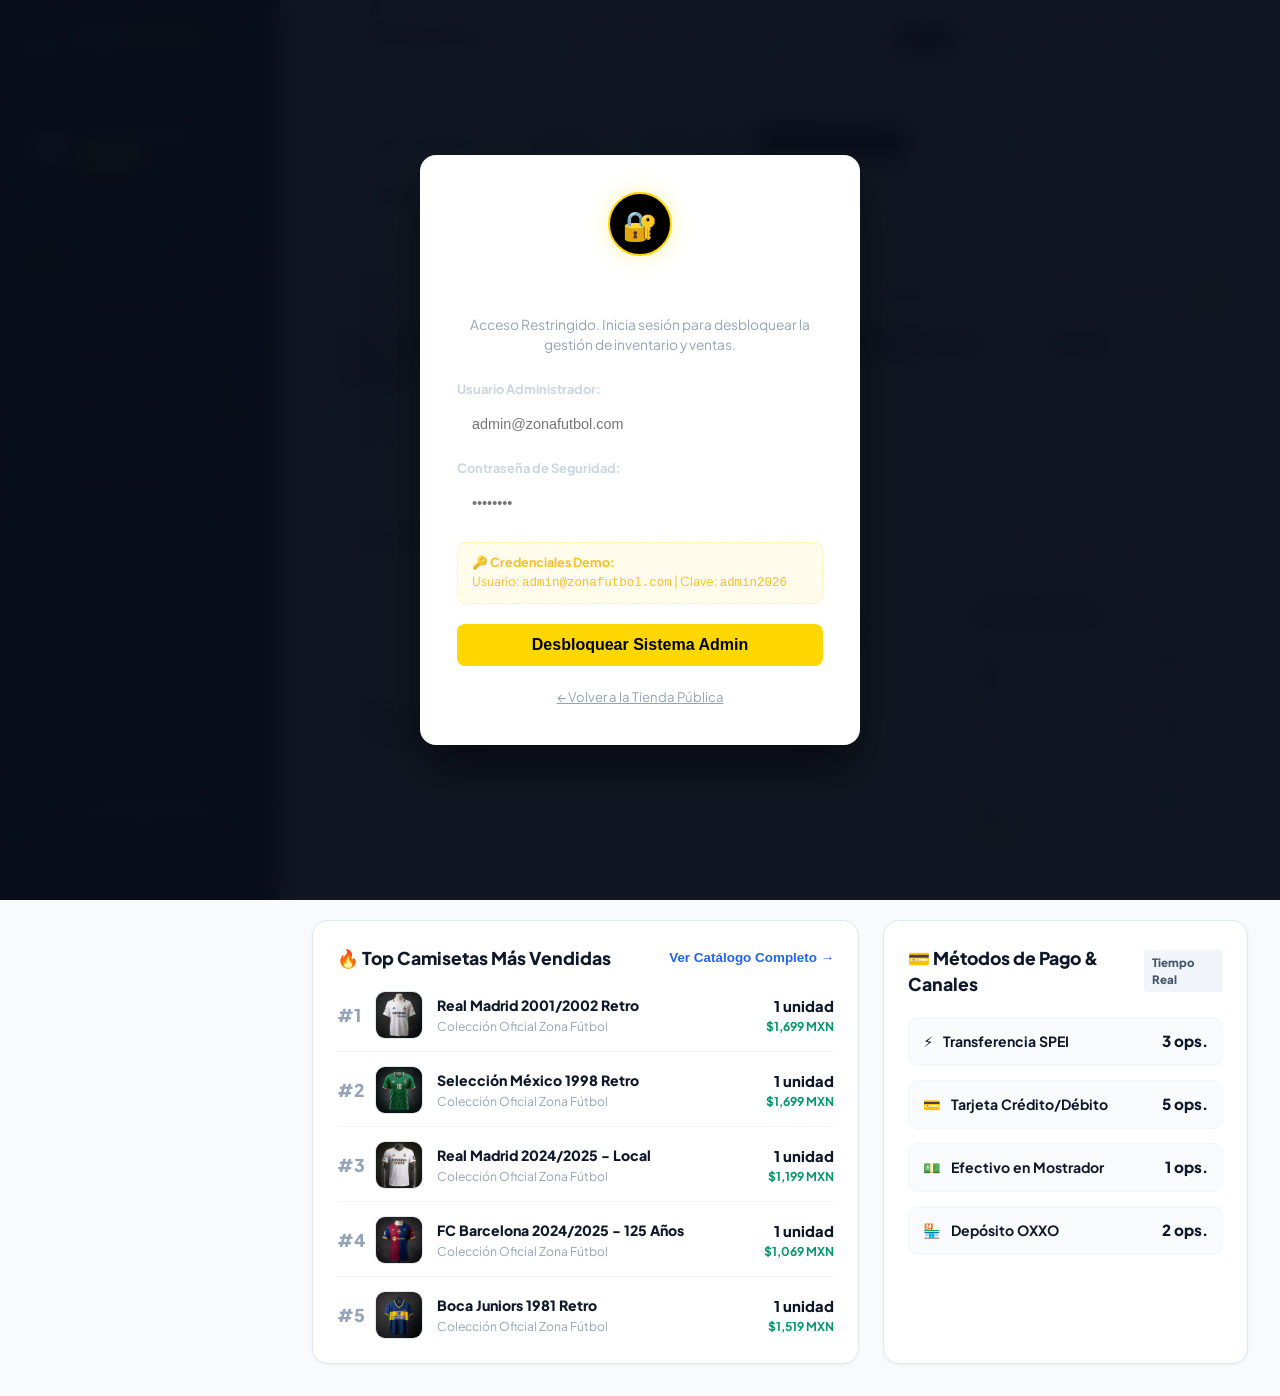
==== commit 6d01cd11: "feat: integracion de documentacion de planeacion, modo noche, multimoneda y seguridad admin" ====
--- a/admin.html
+++ b/admin.html
@@ -11,6 +11,43 @@
     <link href="https://fonts.googleapis.com/css2?family=Plus+Jakarta+Sans:wght@400;500;600;700;800;900&family=Cabinet+Grotesk:wght@800;900&family=Bebas+Neue&display=swap" rel="stylesheet">
 </head>
 <body class="admin-body">
+
+    <!-- BARRERA DE SEGURIDAD / MODAL DE AUTENTICACIÓN OBLIGATORIO -->
+    <div id="admin-auth-barrier" class="admin-modal-overlay" style="display: none; background: rgba(8, 13, 26, 0.96); backdrop-filter: blur(12px); z-index: 99999;">
+        <div class="admin-modal-box" style="max-width: 440px; padding: 36px; border-radius: 16px; border: 1px solid rgba(255,255,255,0.1); box-shadow: 0 25px 50px rgba(0,0,0,0.5);">
+            <div style="text-align: center; margin-bottom: 24px;">
+                <div style="display: inline-flex; align-items: center; justify-content: center; width: 64px; height: 64px; background: #000000; color: #ffd700; border-radius: 50%; font-size: 1.8rem; margin-bottom: 14px; border: 2px solid #ffd700; box-shadow: 0 0 20px rgba(255, 215, 0, 0.3);">
+                    🔐
+                </div>
+                <h2 style="font-family: 'Cabinet Grotesk', sans-serif; font-size: 1.6rem; font-weight: 900; color: #ffffff; margin-bottom: 6px;">ZONA FÚTBOL ERP</h2>
+                <p style="font-size: 0.86rem; color: #94a3b8;">Acceso Restringido. Inicia sesión para desbloquear la gestión de inventario y ventas.</p>
+            </div>
+
+            <form onsubmit="handleAdminBarrierLoginSubmit(event)">
+                <div class="form-field-group" style="margin-bottom: 16px;">
+                    <label style="color: #cbd5e1; font-weight: 700; display: block; margin-bottom: 6px;">Usuario Administrador:</label>
+                    <input type="text" id="barrier-user-input" class="form-input-admin" placeholder="admin@zonafutbol.com" required style="background: rgba(255,255,255,0.06); color: #fff; border-color: rgba(255,255,255,0.15);">
+                </div>
+                <div class="form-field-group" style="margin-bottom: 20px;">
+                    <label style="color: #cbd5e1; font-weight: 700; display: block; margin-bottom: 6px;">Contraseña de Seguridad:</label>
+                    <input type="password" id="barrier-pass-input" class="form-input-admin" placeholder="••••••••" required style="background: rgba(255,255,255,0.06); color: #fff; border-color: rgba(255,255,255,0.15);">
+                </div>
+
+                <div style="background: rgba(255,215,0,0.08); border: 1px dashed rgba(255,215,0,0.3); padding: 10px 14px; border-radius: 8px; margin-bottom: 20px; font-size: 0.78rem; color: #fbbf24;">
+                    🔑 <strong>Credenciales Demo:</strong><br>
+                    Usuario: <code>admin@zonafutbol.com</code> | Clave: <code>admin2026</code>
+                </div>
+
+                <button type="submit" class="btn btn-primary-admin" style="width: 100%; padding: 12px; font-weight: 900; background: #ffd700; color: #000; border: none; font-size: 1rem; cursor: pointer; border-radius: 8px;">
+                    Desbloquear Sistema Admin
+                </button>
+            </form>
+
+            <div style="margin-top: 18px; text-align: center;">
+                <a href="index.html" style="color: #94a3b8; font-size: 0.82rem; text-decoration: underline;">← Volver a la Tienda Pública</a>
+            </div>
+        </div>
+    </div>
 
     <!-- Notificaciones Flotantes (Toasts) -->
     <div id="admin-toast-container" class="admin-toast-container"></div>
@@ -116,7 +153,7 @@
                 </ul>
             </nav>
 
-            <div class="sidebar-footer">
+            <div class="sidebar-footer" style="display: flex; flex-direction: column; gap: 8px;">
                 <a href="index.html" class="btn-sidebar-store" target="_blank" title="Abrir tienda pública">
                     <svg width="18" height="18" viewBox="0 0 24 24" fill="none" stroke="currentColor" stroke-width="2">
                         <path d="M18 13v6a2 2 0 0 1-2 2H5a2 2 0 0 1-2-2V8a2 2 0 0 1 2-2h6"></path>
@@ -125,6 +162,14 @@
                     </svg>
                     <span>Ver Tienda Online</span>
                 </a>
+                <button type="button" class="btn-sidebar-store" onclick="logoutAdminSession()" style="background: rgba(220, 38, 38, 0.15); color: #ef4444; border: 1px solid rgba(220, 38, 38, 0.3); cursor: pointer;" title="Cerrar Sesión de Administrador">
+                    <svg width="18" height="18" viewBox="0 0 24 24" fill="none" stroke="currentColor" stroke-width="2">
+                        <path d="M9 21H5a2 2 0 0 1-2-2V5a2 2 0 0 1 2-2h4"></path>
+                        <polyline points="16 17 21 12 16 7"></polyline>
+                        <line x1="21" y1="12" x2="9" y2="12"></line>
+                    </svg>
+                    <span>Cerrar Sesión</span>
+                </button>
             </div>
         </aside>
 
@@ -829,7 +874,7 @@
 
                     <div class="form-field-group">
                         <label>Ruta de Imagen (URL o archivo local):</label>
-                        <input type="text" id="new-prod-image" class="form-input-admin" placeholder="imagenes/camisetas/juventus.jpg" value="imagenes/camisetas/tienda-camisetas.jpg" required>
+                        <input type="text" id="new-prod-image" class="form-input-admin" placeholder="imagenes/camisetas/real-madrid.jpg" value="imagenes/camisetas/tienda-camisetas.jpg" required>
                     </div>
 
                     <label style="display: block; font-weight: 700; margin-top: 15px; margin-bottom: 8px;">Stock Inicial por Talla:</label>
